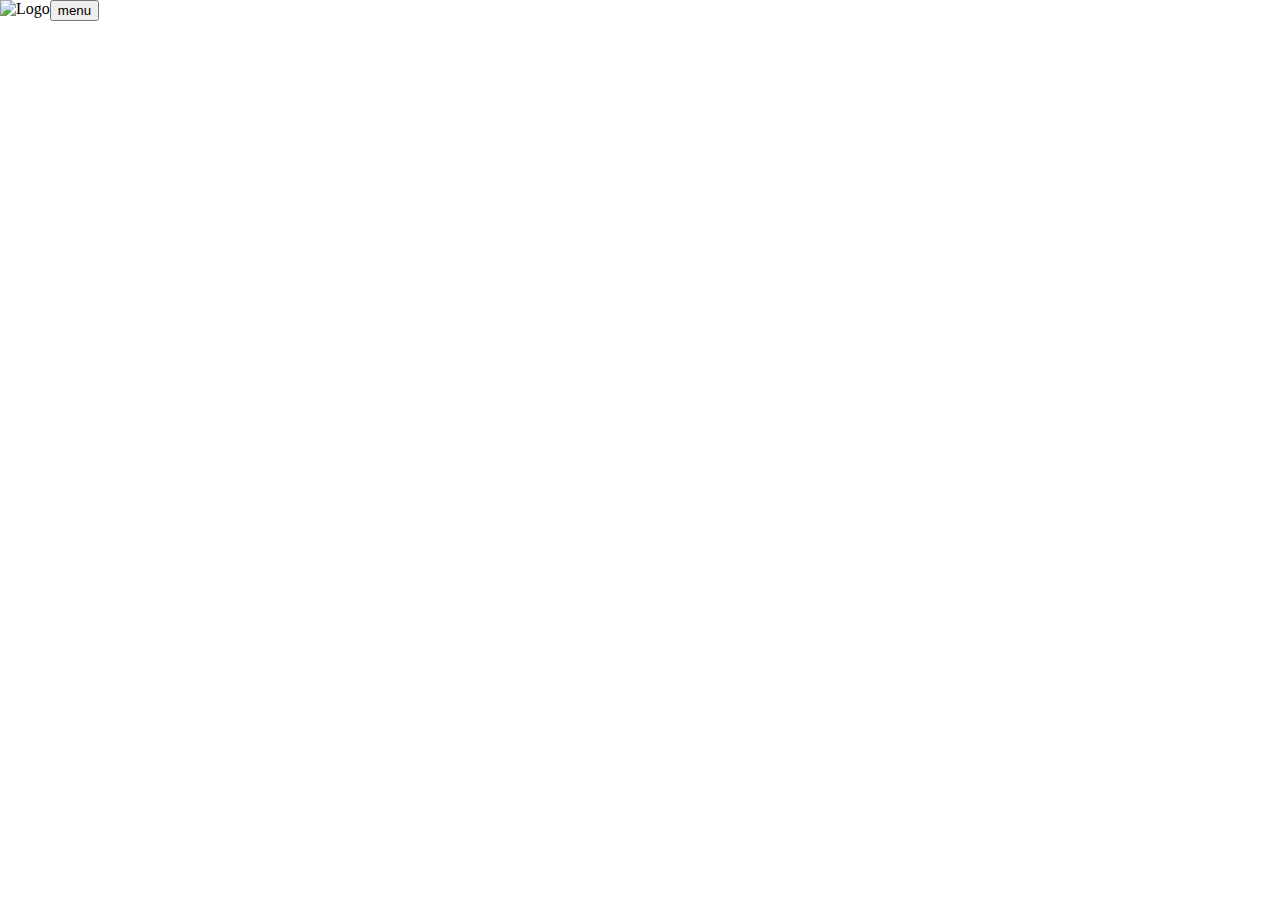
==== index.html @ a43ab37e "CSS Initial" ====
<!DOCTYPE html>
<html lang="pt-br">
<head>
    <meta charset="UTF-8">
    <meta name="viewport" content="width=device-width, initial-scale=1.0">
    <title>HcodeLab - Ferrari</title>
    <link rel="stylesheet" href="assets/css/style.css">
</head>
<body>
    <header class="top-site">
        <img src="assets/images/
        ferrari-logo.svg" id="logo"
        alt="Logo" />
        <button type="button">
            menu
        </button>
    </header>
    <section class="top-site">

    </section>
    <footer class="footer-site">

    </footer>    
</body>
</html>
---- assets/css/style.css ----
@import "reset.css";

header.top.site {
    width: 100%;
    min-width: 80px;
    position: relative;
    background-color: var(--header);
}



footer.footer-site{
    background-color: #343433;
}


/*mobile first*/
/*breakpoint*/
/*tablet ou celular landscape*/
@media (min-width: 576px) {
    
}

/*desktop*/
@media (min-width: 768px) {

}
/*large desktop*/
@media (min-width: 992px) {

}
/* extra large desktop*/
@media (min-width: 1200px) {

}
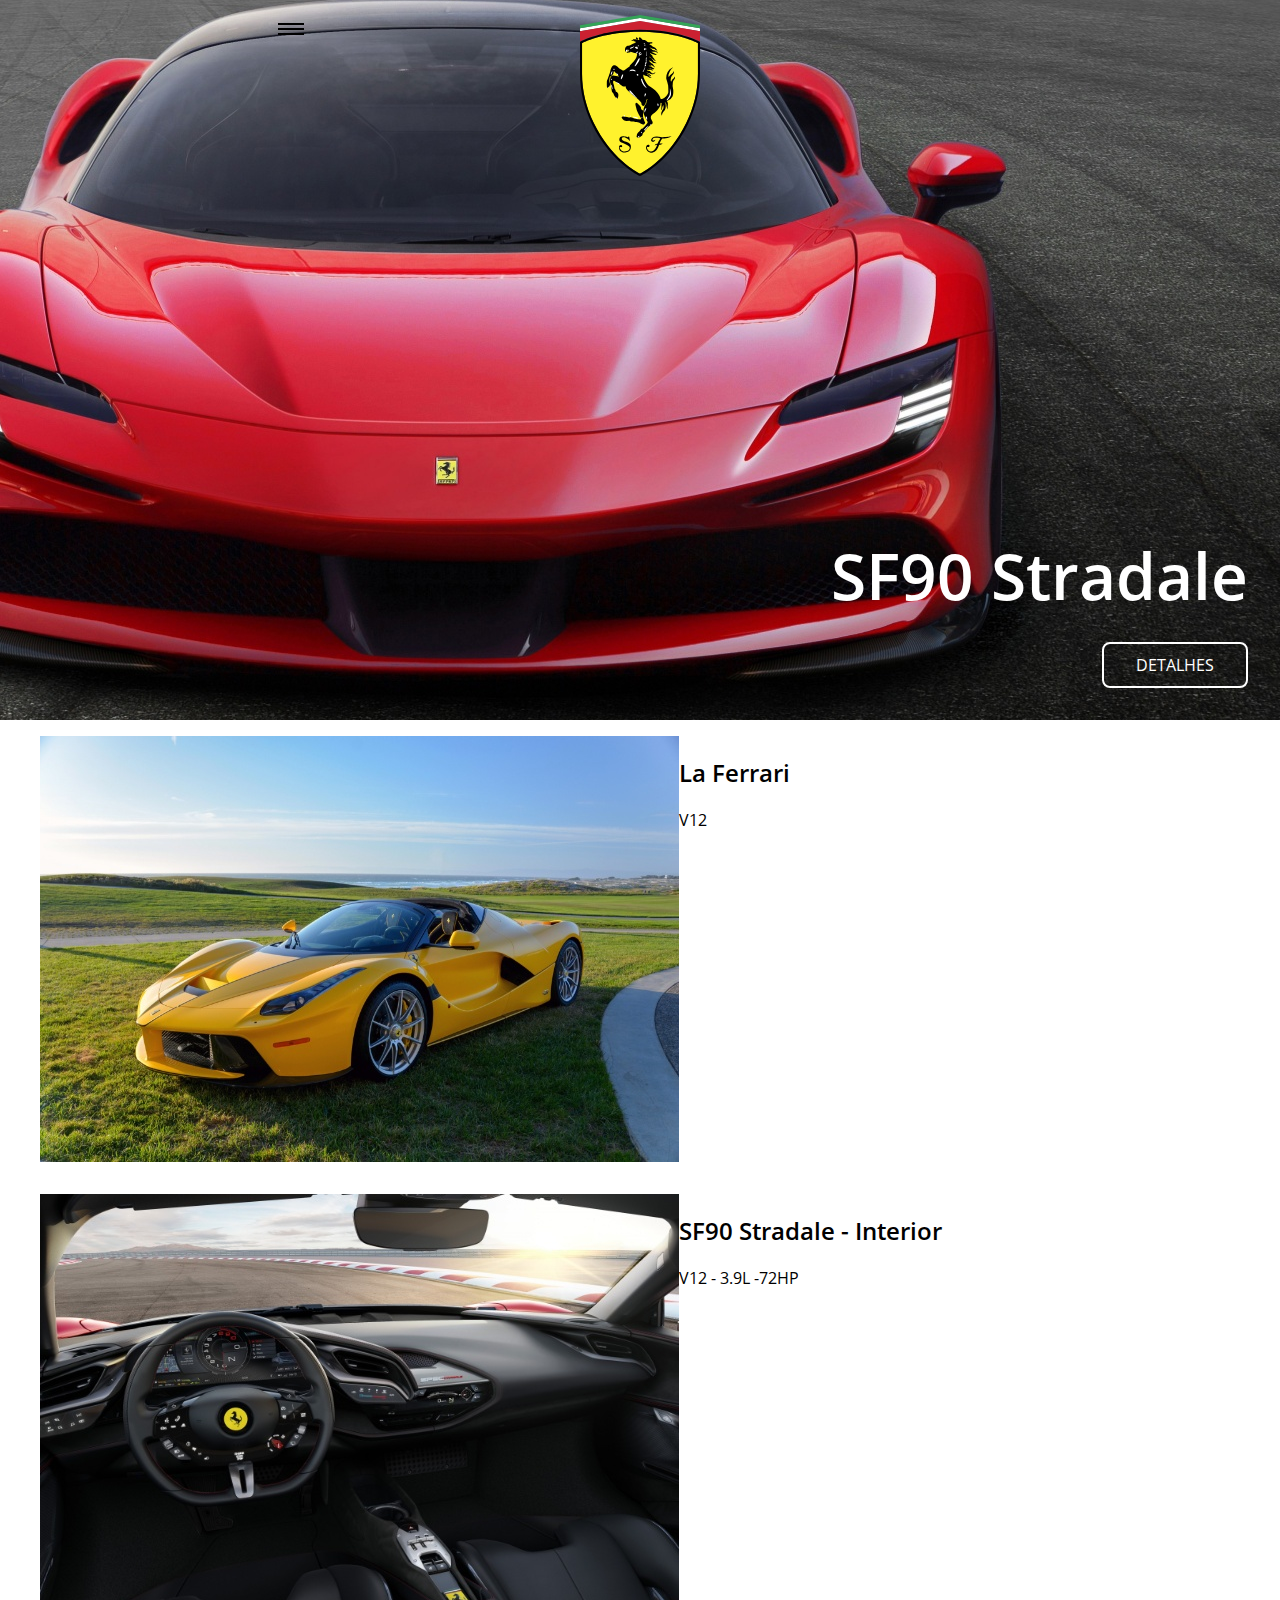
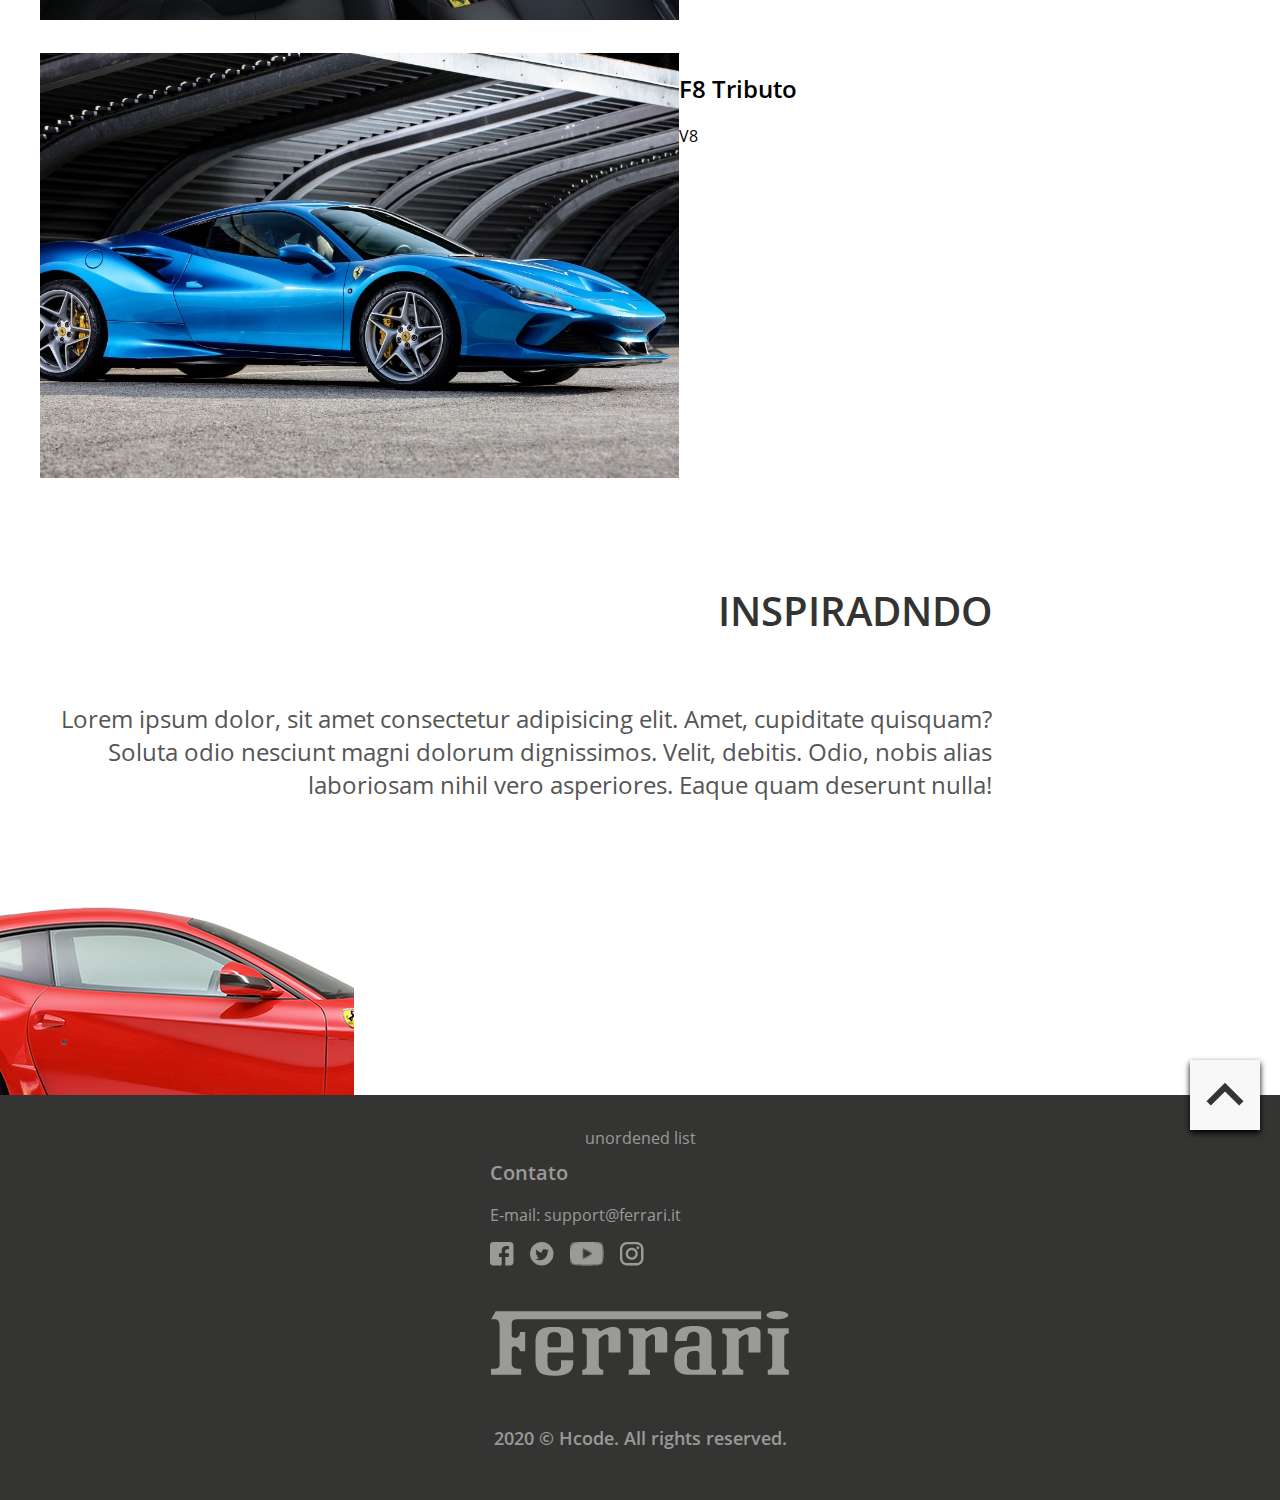
==== commit 6ad429aa: "Index do site Mobile" ====
--- a/index.html
+++ b/index.html
@@ -4,22 +4,86 @@
     <meta charset="UTF-8">
     <meta name="viewport" content="width=device-width, initial-scale=1.0">
     <title>HcodeLab - Ferrari</title>
-    <link rel="stylesheet" href="assets/css/style.css">
+    <link rel="stylesheet" href="assets/css/index.css">
 </head>
 <body>
-    <header class="top-site">
-        <img src="assets/images/
-        ferrari-logo.svg" id="logo"
-        alt="Logo" />
+    <header id="header">
+        <img src="assets/images/ferrari-logo.svg" id="logo" alt="Logo" />
         <button type="button">
-            menu
+            <img src="assets/images/menu-black-18dp.svg" alt="menu" />
         </button>
+        <hr />
     </header>
-    <section class="top-site">
+    <main id="home">
+        <header>
+           <h1>SF90 Stradale</h1> 
+    <a href="#">Detalhes</a>
+        </header>
+        <section class="gallery">
+            <figure>
+                <img src="assets/images/index/laferrari.jpg"/>
+                <figcaption>
+                    <h2>La Ferrari</h2>
+                    <p>V12</p>
+                </figcaption>
+            </figure>            
+            <figure>
+                <img src="assets/images/index/ferrari-interior.jpg"/>
+                <figcaption>
+                    <h2>SF90 Stradale - Interior</h2>
+                    <p>V12 - 3.9L -72HP</p>
+                </figcaption>
+            </figure>            
+            <figure>
+                <img src="assets/images/index/f8-tributo.jpg"/>
+                <figcaption>
+                    <h2>F8 Tributo</h2>
+                    <p>V8</p>
+                </figcaption>
+            </figure>            
+        </section>
+        
+        <section class="inspiration">
+            <div class="text">
+                <h2>Inspiradndo</h2>
+                <p>
+Lorem ipsum dolor, sit amet consectetur adipisicing elit. Amet, cupiditate quisquam? Soluta odio nesciunt magni dolorum dignissimos. Velit, debitis. Odio, nobis alias laboriosam nihil vero asperiores. Eaque quam deserunt nulla!
+                </p>
+            </div>
+            <div class="car">
 
-    </section>
-    <footer class="footer-site">
+            </div>
 
+        </section>
+
+    </main>
+    <footer id="footer">
+        <button type="button">
+            <img src="assets/images/keyboard_arrow_up-black-18dp.svg" alt="up" />
+        </button>
+
+        unordened list
+
+        <ul>
+            <li class="title">
+                Contato
+            </li>
+            <li>E-mail:
+                support@ferrari.it
+            </li>
+            <li class="social">
+<a href="#"><img src="assets/images/index/facebook.png" alt="Facebook"></a>
+<a href="#"><img src="assets/images/index/twitter.png" alt="Twitter"></a>
+<a href="#"><img src="assets/images/index/youtube.png" alt="Youtube"></a>
+<a href="#"><img src="assets/images/index/instagram.png" alt="Instagram"></a>
+            </li>
+        </ul>
+<img src="assets/images/index/ferrari-2.png" alt="Logo" class="logo"/>
+
+<p>
+    2020 © Hcode. All rights reserved.
+</p>
     </footer>    
 </body>
-</html>+</html>
+
--- a/assets/css/index.css
+++ b/assets/css/index.css
@@ -0,0 +1,32 @@
+@import 'open-sans.css';
+@import 'reset.css';
+@import 'header.css';
+@import 'footer.css';
+@import 'home.css';
+
+
+main {
+    min-height: calc(100vh - 463px);
+}
+
+
+
+/*mobile first*/
+/*breakpoint*/
+/*tablet ou celular landscape*/
+@media (min-width: 576px) {
+    
+}
+
+/*desktop*/
+@media (min-width: 768px) {
+
+}
+/*large desktop*/
+@media (min-width: 992px) {
+
+}
+/* extra large desktop*/
+@media (min-width: 1200px) {
+
+}
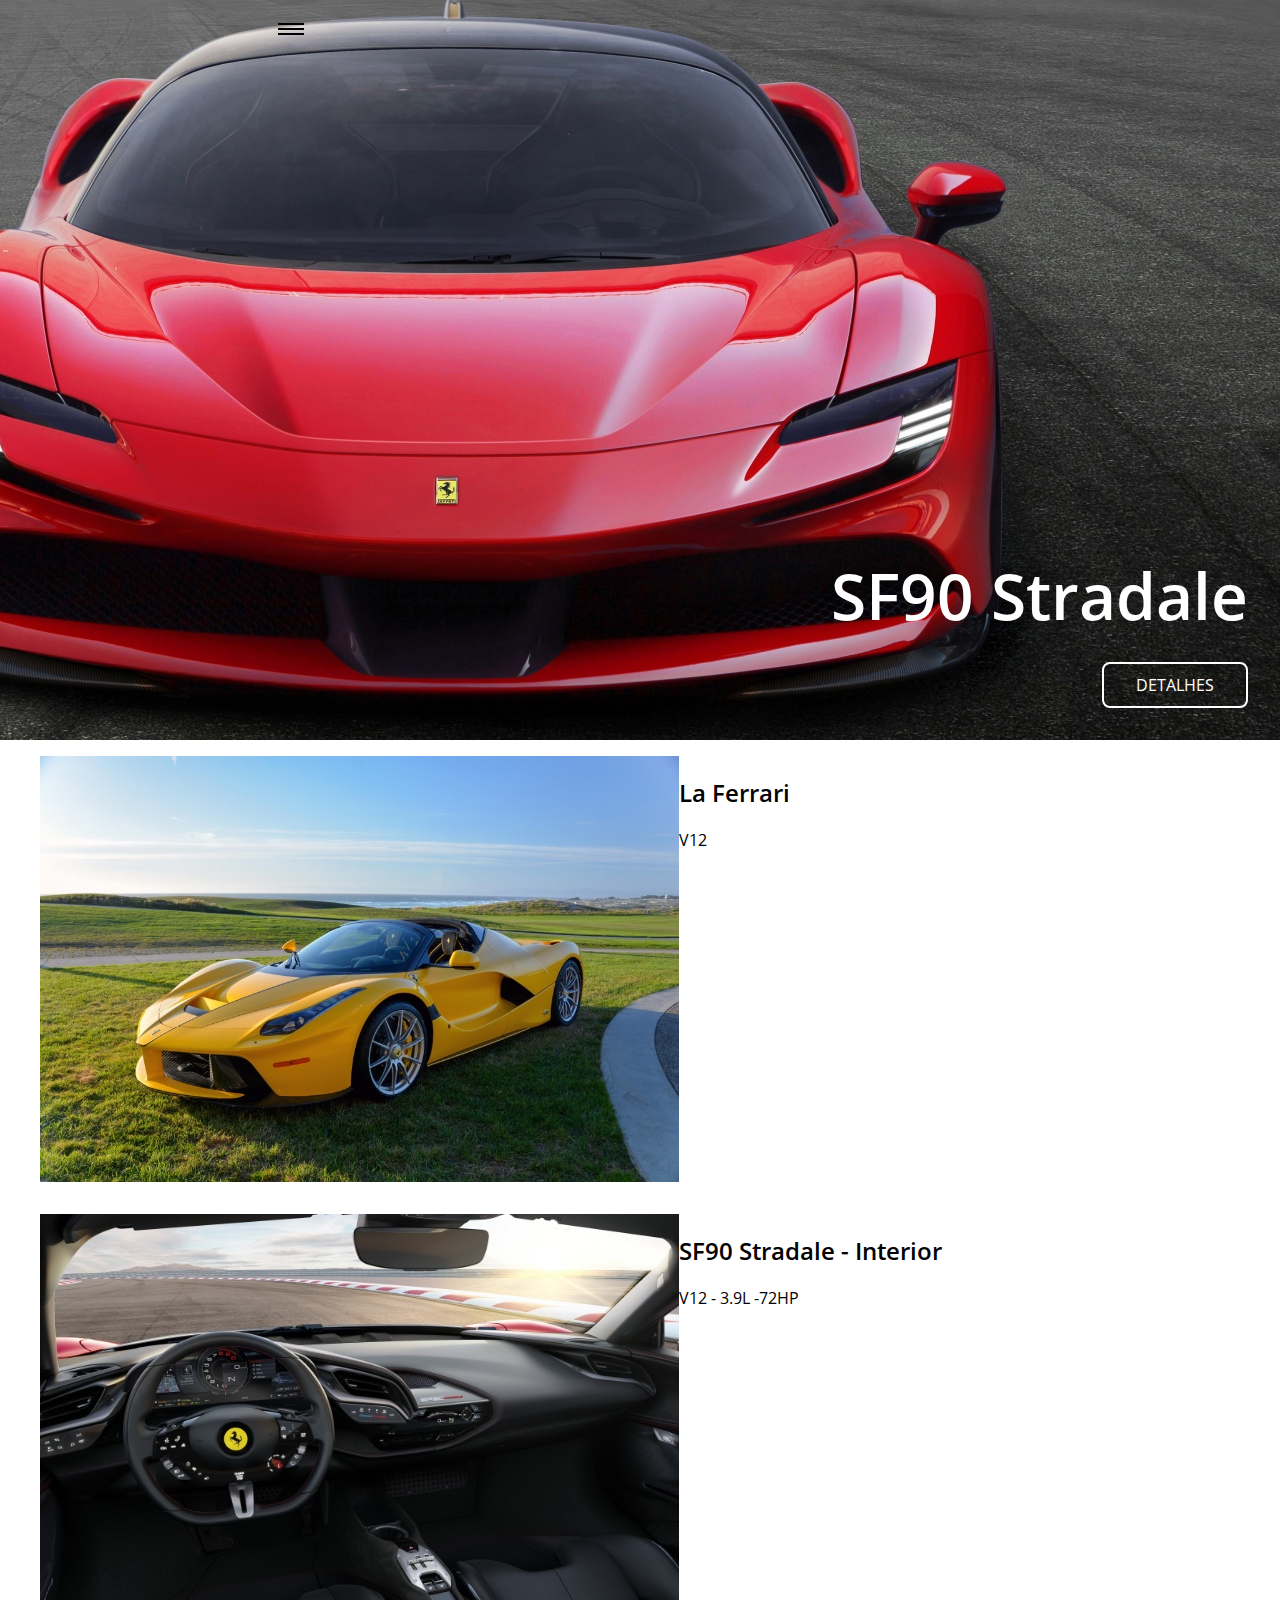
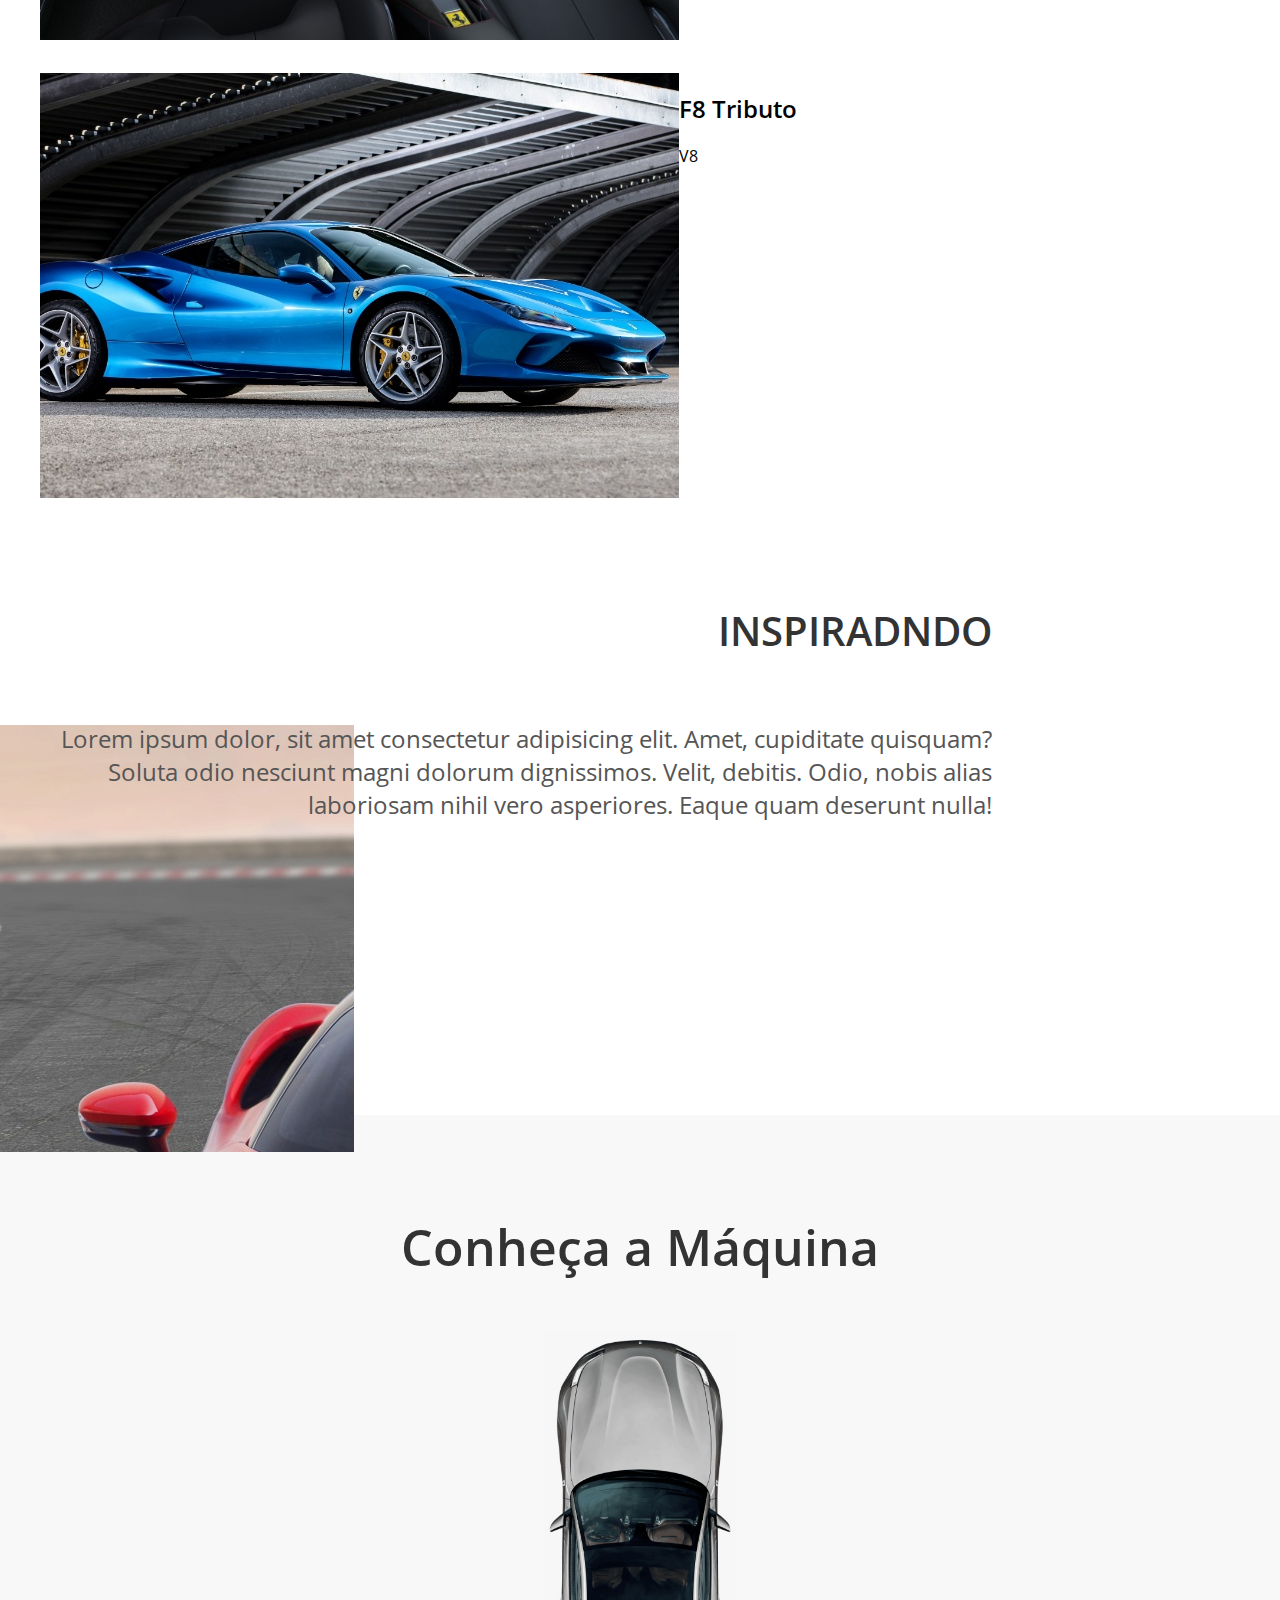
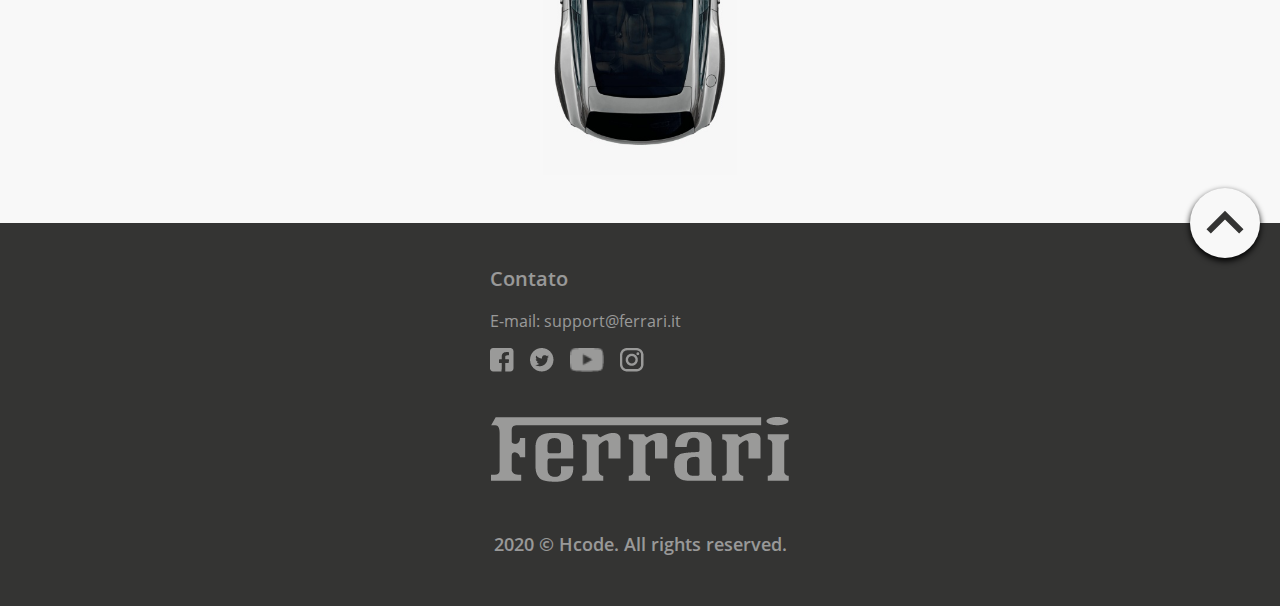
==== commit b723b5a0: "Responsive" ====
--- a/index.html
+++ b/index.html
@@ -8,13 +8,39 @@
 </head>
 <body>
     <header id="header">
+        <div id="overlay" data-close="menu"></div>
         <img src="assets/images/ferrari-logo.svg" id="logo" alt="Logo" />
-        <button type="button">
+        <button type="button" id="btn-open">
             <img src="assets/images/menu-black-18dp.svg" alt="menu" />
         </button>
+
+        <nav class="menu"> 
+            <div>
+                <button type="button" id="btn-close" data-close="menu">
+                    <img src="/assets/images/close-black-18dp.svg" alt="close">
+                </button>
+
+                <ul>
+                    <li><a href="/">Home</a></li>
+                    <li><a href="/our-story.html">Nossa História</a></li>
+                    <li><a href="/gallery.html">Galeria</a></li>
+                    <li><a href="/contact.html">Contato</a></li>
+                </ul>
+            <button type="button" class="btn-register">
+                Registre-se / Login
+            </button>    
+            </div>
+        </nav>
+
+
         <hr />
     </header>
     <main id="home">
+
+        <hr class="italy" />
+
+        
+        
         <header>
            <h1>SF90 Stradale</h1> 
     <a href="#">Detalhes</a>
@@ -56,13 +82,20 @@
 
         </section>
 
+        <section class="know">
+            <h1>Conheça a Máquina</h1>
+
+<img src="/assets/images/index/top-view.jpg" alt="Ferrari Top View" />
+
+        </section>
+    
+    
+    
     </main>
     <footer id="footer">
         <button type="button">
             <img src="assets/images/keyboard_arrow_up-black-18dp.svg" alt="up" />
         </button>
-
-        unordened list
 
         <ul>
             <li class="title">
@@ -83,7 +116,9 @@
 <p>
     2020 © Hcode. All rights reserved.
 </p>
-    </footer>    
+    </footer>
+    
+    <script type="text/javascript" src="javascript/index.js"></script>
 </body>
 </html>
 
--- a/assets/css/index.css
+++ b/assets/css/index.css
@@ -1,8 +1,15 @@
+@import 'variables.css';
 @import 'open-sans.css';
 @import 'reset.css';
 @import 'header.css';
 @import 'footer.css';
+@import 'our-history.css';
+@import 'gallery.css';
+@import 'contact.css';
+@import 'register.css';
+@import 'login.css';
 @import 'home.css';
+
 
 
 main {
